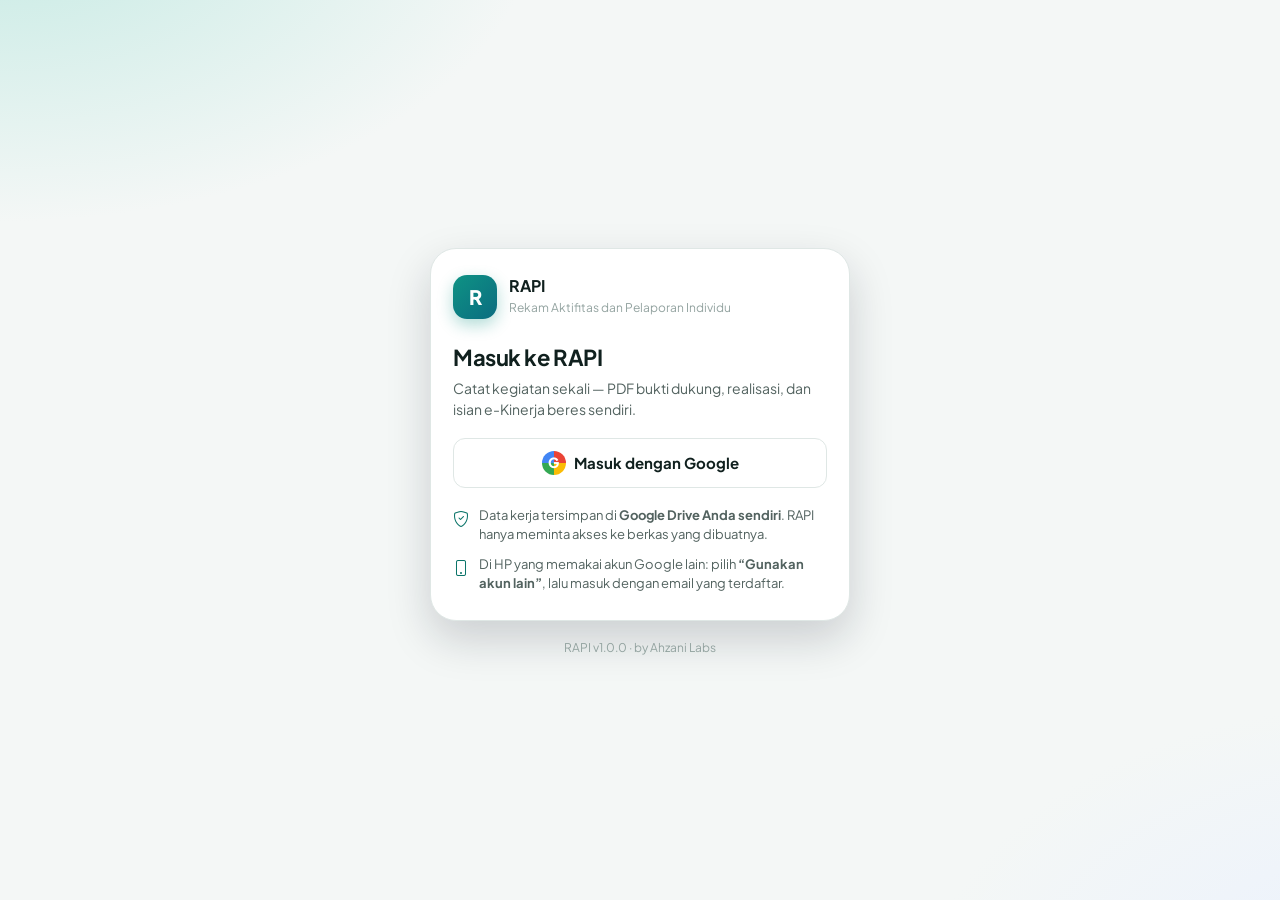
==== index.html @ aa37f503 "RAPI v1.0.0 — aplikasi, admin, dan ekstensi (tanpa backend) Backend lisensi (Kode.gs) sengaja tidak " ====
<!DOCTYPE html>
<html lang="id" data-theme="light">
<head>
  <meta charset="UTF-8">
  <meta name="viewport" content="width=device-width, initial-scale=1, viewport-fit=cover">
  <meta name="theme-color" content="#F4F7F6">
  <meta name="rapi-app" content="1">
  <meta name="description" content="RAPI — Rekam Aktifitas dan Pelaporan Individu · by Ahzani Labs">
  <title>RAPI — Rekam Aktifitas dan Pelaporan Individu</title>
  <link rel="icon" href="data:image/svg+xml,%3Csvg xmlns='http://www.w3.org/2000/svg' viewBox='0 0 64 64'%3E%3Crect width='64' height='64' rx='16' fill='%230E9384'/%3E%3Ctext x='32' y='44' font-family='Arial' font-weight='700' font-size='34' fill='white' text-anchor='middle'%3ER%3C/text%3E%3C/svg%3E">
  <link rel="preconnect" href="https://fonts.googleapis.com">
  <link rel="preconnect" href="https://fonts.gstatic.com" crossorigin>
  <link rel="preconnect" href="https://cdn.jsdelivr.net" crossorigin>
  <link rel="preconnect" href="https://www.googleapis.com" crossorigin>
  <link rel="preconnect" href="https://script.google.com" crossorigin>
  <link href="https://fonts.googleapis.com/css2?family=Plus+Jakarta+Sans:wght@400;500;600;700;800&display=swap" rel="stylesheet">
  <link href="https://cdn.jsdelivr.net/npm/bootstrap-icons@1.11.3/font/bootstrap-icons.min.css" rel="stylesheet">
  <link href="css/style.css" rel="stylesheet">
  <script src="https://accounts.google.com/gsi/client" async defer></script>
</head>
<body>

  <!-- Layar masuk (render oleh JS) -->
  <div id="screen-auth" class="screen">
    <div class="splash"><div class="logo">R</div></div>
  </div>

  <!-- Aplikasi utama -->
  <div id="screen-app" class="screen" hidden>
    <aside id="nav-side" aria-label="Navigasi utama"></aside>
    <div id="main">
      <header id="appbar" class="appbar">
        <button id="btnBack" class="icon-btn" data-act="back" aria-label="Kembali" hidden><i class="bi bi-chevron-left"></i></button>
        <h1 id="pageTitle">Beranda</h1>
        <div id="appbarActions" class="appbar-actions"></div>
      </header>
      <main id="view"><div id="banner"></div></main>
    </div>
    <nav id="nav-bottom" aria-label="Navigasi bawah"></nav>
  </div>

  <div id="toasts" aria-live="polite"></div>

  <script src="js/config.js"></script>
  <script src="js/drive.js"></script>
  <script src="js/voice.js"></script>
  <script src="js/pdf.js"></script>
  <script src="js/app.js"></script>
</body>
</html>
---- css/style.css ----
/* ============================================================
   RAPI — css/style.css · Rekam Aktifitas dan Pelaporan Individu · by Ahzani Labs
   Mobile-first → split (≥768px) → desktop (≥1180px)
   ============================================================ */
:root{
  --bg:#F4F7F6; --surface:#FFFFFF; --surface-2:#EEF3F2; --line:#DFE7E5;
  --text:#10201E; --text-2:#52625F; --text-3:#93A3A0;
  --brand:#0E9384; --brand-600:#0B7469; --brand-50:#E7F6F3; --brand-100:#C4EAE3; --brand-2:#0B6C80;
  --ink:#123B38; --ink-fg:#FFFFFF;
  --ok:#12A150; --ok-50:#E6F6EC; --warn:#C98200; --warn-50:#FFF5DB;
  --bad:#E5484D; --bad-50:#FDECEC; --info:#2F6FED; --info-50:#EAF1FE;
  --bar-bg:rgba(244,247,246,.86);
  --r-sm:10px; --r:14px; --r-lg:18px; --r-xl:26px;
  --sh-1:0 1px 2px rgba(16,24,40,.05);
  --sh-2:0 6px 18px rgba(16,24,40,.08);
  --sh-3:0 18px 44px rgba(16,24,40,.18);
  --safe-b:env(safe-area-inset-bottom,0px);
  --nav-h:64px; --bar-h:58px;
  color-scheme:light;
}
[data-theme="dark"]{
  --bg:#0C1416; --surface:#131E21; --surface-2:#1B2A2E; --line:#263A3F;
  --text:#E9F2F0; --text-2:#A2B5B1; --text-3:#6C807C;
  --brand:#21B3A1; --brand-600:#3CCAB7; --brand-50:#0F2A27; --brand-100:#15403A; --ink:#E9F2F0; --ink-fg:#0C1416;
  --ok-50:#0F2B1D; --warn-50:#2F2511; --bad-50:#351719; --info-50:#14223F;
  --bar-bg:rgba(12,20,22,.86);
  --sh-1:0 1px 2px rgba(0,0,0,.3); --sh-2:0 6px 18px rgba(0,0,0,.35); --sh-3:0 18px 44px rgba(0,0,0,.55);
  color-scheme:dark;
}

/* ── Base ─────────────────────────────────────────────── */
*,*::before,*::after{box-sizing:border-box}
html{-webkit-text-size-adjust:100%}
body{margin:0;font-family:'Plus Jakarta Sans',system-ui,-apple-system,'Segoe UI',Roboto,sans-serif;font-size:15px;line-height:1.5;
  background:var(--bg);color:var(--text);-webkit-font-smoothing:antialiased;-webkit-tap-highlight-color:transparent;overflow-x:hidden}
button,input,select,textarea{font:inherit;color:inherit}
button{cursor:pointer}
a{color:var(--brand-600);text-decoration:none}
[hidden]{display:none!important}
h1,h2,h3{letter-spacing:-.02em}
.muted{color:var(--text-2)} .small{font-size:12.5px} .center{text-align:center}
.m0{margin:0} .mt{margin-top:14px} .mt-s{margin-top:8px} .mb{margin-bottom:14px} .pad{padding:32px 0}
.grow{flex:1;min-width:0}
.row{display:flex;align-items:center} .gap{gap:12px}
.row-between{display:flex;align-items:flex-start;justify-content:space-between;gap:12px}
.trunc{overflow:hidden;text-overflow:ellipsis;white-space:nowrap}
.h3{margin:0;font-size:17px;font-weight:700;line-height:1.35}
.req{color:var(--bad)}
@keyframes fade{from{opacity:0;transform:translateY(4px)}to{opacity:1;transform:none}}
@keyframes up{from{opacity:0;transform:translateY(10px)}to{opacity:1;transform:none}}
@keyframes spin{to{transform:rotate(360deg)}}
@keyframes shake{10%,90%{transform:translateX(-2px)}20%,80%{transform:translateX(4px)}30%,50%,70%{transform:translateX(-8px)}40%,60%{transform:translateX(8px)}}

/* ── Splash & Auth ────────────────────────────────────── */
.splash{min-height:100dvh;display:grid;place-items:center}
.auth{min-height:100vh;min-height:100dvh;display:flex;flex-direction:column;align-items:center;justify-content:center;
  padding:28px 16px calc(24px + var(--safe-b));
  background:radial-gradient(900px 520px at 0% -10%,var(--brand-100),transparent 60%),
             radial-gradient(800px 480px at 110% 110%,var(--info-50),transparent 60%),var(--bg)}
.auth-card{width:100%;max-width:420px;background:var(--surface);border:1px solid var(--line);border-radius:var(--r-xl);
  box-shadow:var(--sh-3);padding:26px 22px;animation:up .25s ease}
.auth-card.wide{max-width:560px}
.auth h2{margin:0 0 4px;font-size:22px}
.auth .sub{margin:0 0 18px;color:var(--text-2);font-size:14px}
.auth-foot{margin-top:18px;font-size:12px;color:var(--text-3)}
.brand-lock{display:flex;align-items:center;gap:12px;margin-bottom:22px}
.brand-lock b{display:block;font-size:16px;line-height:1.2}
.brand-lock small{color:var(--text-3);font-size:12px}
.logo{width:44px;height:44px;border-radius:14px;flex-shrink:0;display:grid;place-items:center;
  background:linear-gradient(135deg,var(--brand),var(--brand-2));color:#fff;font-weight:800;letter-spacing:-.5px;
  box-shadow:0 6px 16px rgba(14,147,132,.32)}
.logo.sm{width:38px;height:38px;border-radius:12px;font-size:14px}
.form-sec{font-size:11.5px;font-weight:800;letter-spacing:.08em;text-transform:uppercase;color:var(--brand-600);margin:18px 0 10px}
.form-sec:first-of-type{margin-top:4px}
.hint{font-size:12px;color:var(--text-3);margin-top:6px}
.link-btn{border:none;background:none;color:var(--brand-600);font-weight:700;font-size:13px;padding:4px 0}
.auth .link-btn{display:block;margin:14px auto 0}

/* ── Shell ────────────────────────────────────────────── */
#screen-app{display:flex;min-height:100vh;min-height:100dvh}
#nav-side{display:none}
#main{flex:1;min-width:0;display:flex;flex-direction:column}
.appbar{position:sticky;top:0;z-index:40;height:var(--bar-h);display:flex;align-items:center;gap:6px;padding:0 12px 0 16px;
  background:var(--bar-bg);-webkit-backdrop-filter:saturate(1.5) blur(14px);backdrop-filter:saturate(1.5) blur(14px);
  border-bottom:1px solid transparent;transition:border-color .2s}
.appbar.scrolled{border-bottom-color:var(--line)}
.appbar h1{flex:1;margin:0;font-size:19px;font-weight:800;white-space:nowrap;overflow:hidden;text-overflow:ellipsis}
#btnBack{margin-left:-8px}
.appbar-actions{display:flex;gap:6px;align-items:center}
.icon-btn{width:40px;height:40px;border-radius:12px;border:none;background:transparent;display:inline-grid;place-items:center;font-size:19px;color:var(--text);flex-shrink:0}
.icon-btn:hover{background:var(--surface-2)}
.icon-btn.sm{width:34px;height:34px;font-size:15px;border-radius:10px}
#view{flex:1;width:100%;max-width:1240px;margin:0 auto;padding:6px 16px calc(var(--nav-h) + 30px + var(--safe-b))}
.page{display:none} .page.on{display:block;animation:fade .18s ease}

/* Bottom nav (mobile) */
#nav-bottom{position:fixed;left:0;right:0;bottom:0;z-index:50;height:calc(var(--nav-h) + var(--safe-b));padding-bottom:var(--safe-b);
  background:var(--surface);border-top:1px solid var(--line);display:grid;grid-template-columns:repeat(5,1fr);align-items:center}
.nb{display:flex;flex-direction:column;align-items:center;gap:1px;border:none;background:none;font-size:10.5px;font-weight:700;color:var(--text-3);padding:6px 0}
.nb i{font-size:21px;line-height:1.2}
.nb.on{color:var(--brand-600)}
.nb-wrap{display:flex;justify-content:center}
.nb-fab{width:54px;height:54px;border-radius:18px;border:none;color:#fff;font-size:24px;transform:translateY(-12px);
  background:linear-gradient(135deg,var(--brand),var(--brand-2));box-shadow:0 10px 22px rgba(14,147,132,.4);transition:transform .1s}
.nb-fab:active{transform:translateY(-12px) scale(.94)}

/* ── Typography blocks ────────────────────────────────── */
.hello{display:flex;align-items:center;justify-content:space-between;gap:12px;margin:6px 0 16px}
.hello h2{margin:0;font-size:23px;line-height:1.2}
.sec-title{display:flex;align-items:center;justify-content:space-between;margin:22px 2px 10px;font-size:12px;font-weight:800;color:var(--text-2);text-transform:uppercase;letter-spacing:.07em}
.sec-title:first-child{margin-top:4px}
.sec-title .link-btn{text-transform:none;letter-spacing:0}
.list-meta{font-size:12px;color:var(--text-3);margin:2px 2px 8px}
.foot-brand{text-align:center;font-size:12px;color:var(--text-3);margin:22px 0 8px}

/* ── Cards & stats ────────────────────────────────────── */
.card{background:var(--surface);border:1px solid var(--line);border-radius:var(--r-lg);box-shadow:var(--sh-1)}
.card-pad{padding:16px}
.grid{display:grid;gap:10px}
.g4{grid-template-columns:repeat(2,1fr)}
.g-md-2{grid-template-columns:1fr}
.stat{display:flex;align-items:center;gap:12px;padding:12px;border-radius:var(--r);background:var(--surface);border:1px solid var(--line)}
.stat .v{font-size:21px;font-weight:800;line-height:1.1;letter-spacing:-.02em}
.stat .l{font-size:12px;color:var(--text-2)}
.stat-ic,.ic{width:40px;height:40px;border-radius:12px;display:grid;place-items:center;flex-shrink:0;font-size:18px}
.ok{background:var(--ok-50);color:var(--ok)} .warn{background:var(--warn-50);color:var(--warn)}
.bad{background:var(--bad-50);color:var(--bad)} .info{background:var(--info-50);color:var(--info)}
.brand{background:var(--brand-50);color:var(--brand-600)} .muted-bg{background:var(--surface-2);color:var(--text-3)}

.hero{position:relative;overflow:hidden;border-radius:var(--r-xl);padding:18px;display:flex;align-items:center;gap:16px;color:#fff;
  background:linear-gradient(135deg,#0F3532 0%,#145550 100%);box-shadow:var(--sh-2)}
.hero::after{content:'';position:absolute;right:-50px;top:-60px;width:180px;height:180px;border-radius:50%;background:radial-gradient(circle,rgba(94,234,212,.32),transparent 70%)}
.ring{--p:0;width:92px;height:92px;border-radius:50%;flex-shrink:0;display:grid;place-items:center;position:relative;z-index:1;
  background:conic-gradient(#5EEAD4 calc(var(--p) * 1%),rgba(255,255,255,.14) 0)}
.ring b{width:72px;height:72px;border-radius:50%;background:#123F3B;display:flex;align-items:baseline;justify-content:center;padding-top:22px;font-size:22px;font-weight:800;line-height:1}
.ring b small{font-size:12px;font-weight:700;opacity:.8;margin-left:1px}
.hero-t{display:flex;flex-direction:column;gap:2px;position:relative;z-index:1;min-width:0}
.hero-l{font-size:12px;opacity:.75;font-weight:600}
.hero-v{font-size:18px;font-weight:800}
.hero-s{font-size:12.5px;opacity:.85}

.bar{display:block;height:8px;border-radius:99px;background:var(--surface-2);overflow:hidden}
.bar>i{display:block;height:100%;border-radius:inherit;background:var(--brand);transition:width .5s ease}
.bar>i.ok{background:var(--ok)} .bar>i.warn{background:var(--warn)} .bar>i.bad{background:var(--bad)}

.twc-wrap{display:grid;grid-template-columns:repeat(4,1fr);gap:8px}
.twc{display:flex;flex-direction:column;align-items:center;gap:6px}
.twc-v{font-size:12px;font-weight:700;color:var(--text-2)}
.twc-bar{position:relative;height:110px;width:100%;max-width:48px}
.twc-bar .tg{position:absolute;bottom:0;left:0;right:0;background:var(--surface-2);border-radius:12px}
.twc-bar .rl{position:absolute;bottom:0;left:6px;right:6px;border-radius:9px;background:linear-gradient(180deg,var(--brand),var(--brand-2));transition:height .5s}
.twc-l{font-size:12px;font-weight:700;color:var(--text-3)}
.twc.now .twc-l{color:var(--brand-600)}
.legend{display:flex;gap:14px;justify-content:center;margin-top:10px;font-size:11.5px;color:var(--text-2)}
.legend i{display:inline-block;width:10px;height:10px;border-radius:3px;margin-right:5px;vertical-align:-1px}

.prog{padding:12px 14px;border-top:1px solid var(--line)}
.prog:first-child{border-top:none}
.prog-h{display:flex;justify-content:space-between;gap:10px;font-size:13.5px;margin-bottom:6px}
.prog-h .t{font-weight:600;overflow:hidden;text-overflow:ellipsis;display:-webkit-box;-webkit-line-clamp:2;-webkit-box-orient:vertical}
.prog-h .v{font-weight:800;white-space:nowrap}
.prog-m{display:flex;justify-content:space-between;align-items:center;margin-top:6px;font-size:12px;color:var(--text-2)}

/* ── Avatars & tags ───────────────────────────────────── */
.avatar{width:40px;height:40px;border-radius:50%;flex-shrink:0;display:grid;place-items:center;font-weight:800;font-size:14px;
  background:linear-gradient(135deg,var(--brand-100),var(--brand-50));color:var(--brand-600)}
.avatar.lg{width:52px;height:52px;font-size:17px}
.avatar.xl{width:64px;height:64px;font-size:21px}
.tag{display:inline-flex;align-items:center;gap:4px;padding:2px 8px;border-radius:99px;font-size:11px;font-weight:700;white-space:nowrap;line-height:1.6}
.tag.muted{background:var(--surface-2);color:var(--text-2)}

/* ── Lists ────────────────────────────────────────────── */
.list{display:flex;flex-direction:column;gap:8px}
.item{display:flex;gap:12px;align-items:flex-start;width:100%;padding:13px;background:var(--surface);border:1px solid var(--line);
  border-radius:var(--r);text-align:left;transition:border-color .15s,box-shadow .15s}
button.item:hover{border-color:var(--brand-100);box-shadow:var(--sh-2)}
.item.on{border-color:var(--brand);box-shadow:0 0 0 3px var(--brand-50)}
.item .body{flex:1;min-width:0;display:block}
.item .t{display:-webkit-box;-webkit-line-clamp:2;-webkit-box-orient:vertical;overflow:hidden;font-weight:650;font-weight:600;font-size:14.5px;line-height:1.35}
.item .m{display:flex;flex-wrap:wrap;align-items:center;gap:4px 10px;margin-top:5px;font-size:12px;color:var(--text-2)}
.item .bar{margin-top:8px}
.item>.bi-chevron-right{align-self:center}
.tw-mini{display:flex;gap:10px;margin-top:6px;font-size:11.5px;color:var(--text-3)}
.tw-mini b{color:var(--text)}

.chips{display:flex;gap:6px;overflow-x:auto;padding:2px 1px;scrollbar-width:none;margin:10px 0 0}
.chips::-webkit-scrollbar{display:none}
.chip{flex-shrink:0;display:inline-flex;align-items:center;gap:6px;padding:7px 13px;border-radius:99px;border:1px solid var(--line);background:var(--surface);
  font-size:13px;font-weight:700;color:var(--text-2);white-space:nowrap;transition:.15s}
.chip.on{background:var(--ink);border-color:var(--ink);color:var(--ink-fg)}
.chip-sm{padding:6px 11px;font-size:12.5px}

.seg{display:flex;background:var(--surface-2);border-radius:12px;padding:4px;gap:4px}
.seg button{flex:1;border:none;background:transparent;border-radius:9px;padding:8px 6px;font-weight:700;font-size:13.5px;color:var(--text-2);transition:.15s}
.seg button.on{background:var(--surface);color:var(--text);box-shadow:var(--sh-1)}

.placeholder{display:flex;flex-direction:column;align-items:center;justify-content:center;gap:8px;min-height:260px;color:var(--text-3);text-align:center;
  border:1.5px dashed var(--line);border-radius:var(--r-lg)}
.placeholder i{font-size:32px}
.empty{display:flex;flex-direction:column;align-items:center;text-align:center;gap:6px;padding:30px 16px;color:var(--text-2)}
.empty .ic{width:56px;height:56px;border-radius:18px;font-size:24px;margin-bottom:4px}
.empty b{color:var(--text);font-size:15px}
.empty p{margin:0;font-size:13px}
.empty .btn{margin-top:8px}

.note{display:flex;gap:10px;padding:12px 14px;border-radius:var(--r);background:var(--info-50);color:var(--text);font-size:13px;line-height:1.5}
.note>i{color:var(--info);font-size:16px;margin-top:1px}
.note.warn{background:var(--warn-50)} .note.warn>i{color:var(--warn)}

/* ── Forms ────────────────────────────────────────────── */
.field{margin-bottom:14px}
.field>label{display:block;font-size:13px;font-weight:700;color:var(--text-2);margin-bottom:6px}
.inp{display:block;width:100%;min-height:46px;padding:11px 14px;border:1.5px solid var(--line);border-radius:12px;background:var(--surface);
  outline:none;font-size:16px;transition:border-color .15s,box-shadow .15s}
.inp:focus{border-color:var(--brand);box-shadow:0 0 0 4px var(--brand-50)}
.inp::placeholder{color:var(--text-3)}
textarea.inp{min-height:92px;resize:vertical;line-height:1.5}
select.inp{-webkit-appearance:none;appearance:none;padding-right:38px;
  background-image:url("data:image/svg+xml,%3Csvg xmlns='http://www.w3.org/2000/svg' width='12' height='12' viewBox='0 0 16 16'%3E%3Cpath fill='%2398A1B0' d='M1.6 5.1a.8.8 0 0 1 1.1 0L8 10.3l5.3-5.2a.8.8 0 1 1 1.1 1.1l-5.8 5.8a.8.8 0 0 1-1.1 0L1.6 6.2a.8.8 0 0 1 0-1.1z'/%3E%3C/svg%3E");
  background-repeat:no-repeat;background-position:right 14px center}
.inp-sm{min-height:36px;padding:6px 32px 6px 10px;font-size:13px;border-radius:10px;background-position:right 10px center}
.row2{display:grid;grid-template-columns:1fr 1fr;gap:12px}
.tw-inputs{display:grid;grid-template-columns:repeat(4,1fr);gap:8px}
.tw-inputs label{font-size:11.5px;font-weight:700;color:var(--text-3);display:block;margin-bottom:4px;text-align:center}
.tw-inputs .inp{text-align:center;padding:10px 6px}
.search{position:relative}
.search>i{position:absolute;left:14px;top:50%;transform:translateY(-50%);color:var(--text-3)}
.search .inp{padding-left:40px}
.pw-wrap{position:relative} .pw-wrap .inp{padding-right:46px}
.pw-wrap .icon-btn{position:absolute;right:3px;top:3px}

/* ── Buttons ──────────────────────────────────────────── */
.btn{display:inline-flex;align-items:center;justify-content:center;gap:8px;min-height:46px;padding:10px 18px;border-radius:12px;border:1.5px solid transparent;
  font-weight:700;font-size:14.5px;white-space:nowrap;transition:transform .08s,background .15s,opacity .15s;text-decoration:none;line-height:1.2}
.btn:active{transform:scale(.98)}
.btn:disabled{opacity:.55;cursor:not-allowed}
.btn-pri{background:var(--brand);color:#fff} .btn-pri:hover{background:var(--brand-600)}
.btn-ink{background:var(--ink);color:var(--ink-fg)}
.btn-soft{background:var(--brand-50);color:var(--brand-600)} .btn-soft:hover{background:var(--brand-100)}
.btn-ghost{background:var(--surface);border-color:var(--line);color:var(--text)} .btn-ghost:hover{background:var(--surface-2)}
.btn-bad{background:var(--bad-50);color:var(--bad)}
.btn-danger{background:var(--bad);color:#fff}
.btn-sm{min-height:36px;padding:7px 12px;font-size:13px;border-radius:10px;gap:6px}
.btn-block{width:100%}
.btn-row{display:flex;flex-wrap:wrap;gap:8px}
.spinner{width:28px;height:28px;border-radius:50%;border:3px solid var(--brand-100);border-top-color:var(--brand);animation:spin .7s linear infinite;margin:0 auto}
.btn .spin{width:16px;height:16px;border-radius:50%;border:2px solid rgba(255,255,255,.35);border-top-color:currentColor;animation:spin .7s linear infinite}

/* ── Detail & copy ────────────────────────────────────── */
.detail-head .tags{display:flex;flex-wrap:wrap;gap:6px;margin-bottom:10px}
.detail-head h3{margin:0 0 4px;font-size:18px;line-height:1.35}
.kv{margin:14px 0 0;display:grid;gap:12px}
.kv dt{font-size:11.5px;font-weight:800;color:var(--text-3);text-transform:uppercase;letter-spacing:.06em}
.kv dd{margin:2px 0 0;font-size:14.5px;white-space:pre-wrap;word-break:break-word}
.linkbox{display:flex;align-items:center;gap:10px;margin-top:14px;padding:10px 12px;border-radius:12px;background:var(--surface-2)}
.linkbox>i{font-size:18px;color:var(--brand-600)}
.linkbox .k{font-size:11px;font-weight:800;color:var(--text-3);text-transform:uppercase;letter-spacing:.05em}
.linkbox .v{font-size:13px}
.actions{margin-top:16px;padding-top:14px;border-top:1px solid var(--line)}
.copy-row{display:flex;align-items:flex-start;gap:10px;padding:10px 0;border-top:1px dashed var(--line)}
.copy-row:first-of-type{border-top:none}
.copy-row .k{font-size:11px;font-weight:800;color:var(--text-3);text-transform:uppercase;letter-spacing:.05em}
.copy-row .v{font-size:14px;word-break:break-word}
.copy-btn{flex-shrink:0;display:inline-flex;align-items:center;gap:5px;padding:7px 11px;border-radius:10px;border:none;
  background:var(--brand-50);color:var(--brand-600);font-weight:700;font-size:12.5px;transition:.15s}
.copy-btn:hover{background:var(--brand-100)}
.copy-btn.done{background:var(--ok);color:#fff}
.tw-grid{display:grid;grid-template-columns:repeat(4,1fr);gap:8px;margin-top:12px}
.tw-cell{text-align:center;padding:10px 4px;border-radius:12px;background:var(--surface-2)}
.tw-cell small{display:block;font-size:11px;font-weight:800;color:var(--text-3)}
.tw-cell b{display:block;font-size:19px;line-height:1.3}
.tw-cell span{font-size:11.5px;color:var(--text-2)}
.tw-cell.met{background:var(--ok-50)} .tw-cell.met b{color:var(--ok)}
.big{font-size:24px;font-weight:800;letter-spacing:-.02em}
details.more{margin-top:12px}
details.more summary{cursor:pointer;list-style:none;font-size:13px;font-weight:700;color:var(--brand-600)}
details.more summary::-webkit-details-marker{display:none}
.mini-row{display:flex;align-items:center;gap:10px;padding:9px 0;border-top:1px solid var(--line);font-size:13px}

/* ── Photos ───────────────────────────────────────────── */
.photos{display:grid;grid-template-columns:repeat(2,1fr);gap:10px;margin-top:12px}
.photos.sm{grid-template-columns:repeat(4,1fr);gap:6px}
.ph{position:relative;aspect-ratio:1;border-radius:14px;overflow:hidden;background:var(--surface-2)}
.ph img{width:100%;height:100%;object-fit:cover;display:block}
.ph .n{position:absolute;left:6px;bottom:6px;min-width:22px;height:22px;border-radius:7px;background:rgba(0,0,0,.55);color:#fff;font-size:11px;font-weight:800;display:grid;place-items:center}
.ph button{position:absolute;top:6px;right:6px;width:30px;height:30px;border-radius:50%;border:none;background:rgba(0,0,0,.55);color:#fff;display:grid;place-items:center}
.ph-add{aspect-ratio:1;border-radius:14px;border:2px dashed var(--line);display:flex;flex-direction:column;align-items:center;justify-content:center;gap:4px;
  color:var(--text-2);font-size:12.5px;font-weight:700;cursor:pointer;transition:.15s}
.ph-add:hover{border-color:var(--brand);color:var(--brand-600);background:var(--brand-50)}
.ph-add i{font-size:24px}

/* ── Stepper form ─────────────────────────────────────── */
.form-wrap{max-width:720px;margin:0 auto}
.steps{display:flex;gap:6px;margin:4px 0 14px}
.step{flex:1;display:flex;flex-direction:column;gap:6px;font-size:12px;font-weight:700;color:var(--text-3)}
.step::before{content:'';height:4px;border-radius:9px;background:var(--line)}
.step.on{color:var(--brand-600)} .step.on::before,.step.done::before{background:var(--brand)}
.form-actions{display:flex;gap:10px;margin-top:14px}
.form-actions .btn:last-child{flex:1}

/* ── Option list & menu ───────────────────────────────── */
.opt-list{display:flex;flex-direction:column;gap:8px}
.opt{display:flex;align-items:center;gap:14px;padding:14px;border-radius:var(--r);border:1px solid var(--line);background:var(--surface);text-align:left;width:100%}
.opt:hover{border-color:var(--brand)}
.opt b{display:block;font-size:15px}
.opt small{display:block;color:var(--text-2);font-size:12.5px}
.opt>span:nth-child(2){flex:1}
.menu{overflow:hidden}
.mi{display:flex;align-items:center;gap:14px;width:100%;padding:13px 16px;border:none;border-top:1px solid var(--line);background:var(--surface);text-align:left}
.mi:first-child{border-top:none}
button.mi:hover{background:var(--surface-2)}
.mi b{display:block;font-size:14.5px;font-weight:650;font-weight:600}
.mi small{display:block;font-size:12px;color:var(--text-2)}
.mi-ic{width:36px;height:36px;border-radius:11px;background:var(--surface-2);display:grid;place-items:center;font-size:17px;flex-shrink:0}
.mi.mi-danger b,.mi.mi-danger .mi-ic{color:var(--bad)}
.profile{display:flex;align-items:center;gap:16px}

/* Switch */
.sw{position:relative;width:46px;height:28px;flex-shrink:0;display:inline-block}
.sw input{opacity:0;width:0;height:0;position:absolute}
.sw span{position:absolute;inset:0;border-radius:99px;background:var(--line);transition:.2s;cursor:pointer}
.sw span::before{content:'';position:absolute;width:22px;height:22px;left:3px;top:3px;border-radius:50%;background:#fff;box-shadow:0 1px 3px rgba(0,0,0,.25);transition:.2s}
.sw input:checked+span{background:var(--ok)}
.sw input:checked+span::before{transform:translateX(18px)}

/* ── Sheet / modal ────────────────────────────────────── */
.backdrop{position:fixed;inset:0;z-index:90;background:rgba(10,14,25,.5);opacity:0;transition:opacity .22s}
.backdrop.on{opacity:1}
.sheet{position:fixed;left:0;right:0;bottom:0;z-index:91;display:flex;flex-direction:column;max-height:92dvh;background:var(--surface);
  border-radius:24px 24px 0 0;padding-bottom:var(--safe-b);transform:translateY(100%);transition:transform .28s cubic-bezier(.2,.8,.2,1);box-shadow:var(--sh-3)}
.sheet.on{transform:none}
.sheet-grab{width:40px;height:5px;border-radius:9px;background:var(--line);margin:8px auto 0;flex-shrink:0}
.sheet-head{display:flex;align-items:center;gap:8px;padding:8px 10px 6px 20px;flex-shrink:0}
.sheet-head h3{flex:1;margin:0;font-size:17px}
.sheet-body{padding:6px 20px 16px;overflow:auto;-webkit-overflow-scrolling:touch}
.sheet-foot{display:flex;gap:10px;padding:12px 20px;border-top:1px solid var(--line);flex-shrink:0}
.sheet-foot .btn{flex:1}
.sheet-foot .btn-bad{flex:0 0 auto}
.pv{position:relative;height:70dvh;border-radius:12px;overflow:hidden;background:var(--surface-2)}
.pv iframe{position:absolute;inset:0;width:100%;height:100%;border:0}

/* Busy & toast */
#busy{position:fixed;inset:0;z-index:120;display:none;align-items:center;justify-content:center;background:rgba(10,14,25,.45);padding:20px}
#busy.on{display:flex}
.busy-card{background:var(--surface);border-radius:20px;padding:24px 26px;min-width:240px;max-width:320px;text-align:center;box-shadow:var(--sh-3);animation:up .2s}
#busyMsg{margin-top:14px;font-weight:700;font-size:14px}
#toasts{position:fixed;left:12px;right:12px;bottom:calc(var(--nav-h) + 16px + var(--safe-b));z-index:130;display:flex;flex-direction:column;align-items:center;gap:8px;pointer-events:none}
.toast{pointer-events:auto;width:100%;max-width:440px;display:flex;align-items:center;gap:10px;padding:12px 14px;border-radius:14px;
  background:#123B38;color:#fff;box-shadow:var(--sh-3);font-size:14px;font-weight:600;animation:up .22s ease;transition:opacity .25s,transform .25s}
.toast i{font-size:17px;color:#7CE0A3}
.toast.bad{background:#B42318} .toast.bad i{color:#fff}
.toast.warn{background:#7A4B00} .toast.warn i{color:#FFD58A}

/* ── Split (list ⇆ detail) ────────────────────────────── */
.split .pane-detail{display:none}
.split.show-detail .pane-list{display:none}
.split.show-detail .pane-detail{display:block;animation:fade .18s}
.only-mobile{display:block}

/* ============================================================
   ≥560px — kartu lebih lega
   ============================================================ */
@media (min-width:560px){
  .photos{grid-template-columns:repeat(4,1fr)}
  .g4{grid-template-columns:repeat(4,1fr)}
}

/* ============================================================
   ≥768px — SPLIT: nav rail + list/detail berdampingan
   ============================================================ */
@media (min-width:768px){
  #nav-bottom{display:none}
  #toasts{left:auto;right:24px;bottom:24px;align-items:flex-end}
  #nav-side{display:flex;flex-direction:column;gap:4px;position:sticky;top:0;height:100vh;height:100dvh;width:92px;flex-shrink:0;
    background:var(--surface);border-right:1px solid var(--line);padding:14px 10px;overflow-y:auto}
  .side-brand{display:flex;align-items:center;justify-content:center;gap:10px;margin-bottom:10px}
  .side-brand .t{display:none}
  .side-new{display:flex;flex-direction:column;align-items:center;gap:2px;padding:10px 4px;margin-bottom:8px;border:none;border-radius:16px;
    background:linear-gradient(135deg,var(--brand),var(--brand-2));color:#fff;font-weight:700;font-size:11px;box-shadow:0 8px 18px rgba(14,147,132,.28)}
  .side-new i{font-size:20px}
  .side-items{display:flex;flex-direction:column;gap:2px;flex:1}
  .sn{display:flex;flex-direction:column;align-items:center;gap:2px;padding:9px 4px;border:none;border-radius:14px;background:none;
    color:var(--text-2);font-size:10.5px;font-weight:700;text-align:center;transition:.15s}
  .sn i{font-size:20px}
  .sn .l{display:none}
  .sn:hover{background:var(--surface-2)}
  .sn.on{background:var(--brand-50);color:var(--brand-600)}
  .side-sec{height:1px;background:var(--line);margin:8px 6px;font-size:0}
  .side-user{display:flex;align-items:center;justify-content:center;gap:10px;width:100%;padding:8px 4px;border:none;border-radius:14px;background:none;text-align:left}
  .side-user:hover,.side-user.on{background:var(--surface-2)}
  .side-user .t{display:none}
  #view{padding:8px 24px 40px}
  .appbar{padding:0 24px}
  .split{display:grid;grid-template-columns:minmax(290px,360px) minmax(0,1fr);gap:18px;align-items:start}
  .split .pane-list,.split.show-detail .pane-list{display:block}
  .split .pane-detail,.split.show-detail .pane-detail{display:block;position:sticky;top:calc(var(--bar-h) + 8px);max-height:calc(100dvh - var(--bar-h) - 24px);overflow:auto;padding-bottom:16px;scrollbar-width:thin}
  .only-mobile{display:none}
  .g-md-2{grid-template-columns:repeat(2,minmax(0,1fr))}
  .sheet{left:50%;right:auto;bottom:auto;top:50%;width:min(560px,92vw);border-radius:24px;max-height:88dvh;
    transform:translate(-50%,-47%) scale(.98);opacity:0;transition:transform .22s ease,opacity .22s ease;padding-bottom:0}
  .sheet.on{transform:translate(-50%,-50%);opacity:1}
  .sheet.wide{width:min(960px,94vw)}
  .sheet-grab{display:none}
  .sheet-head{padding-top:14px}
  .hero{padding:22px}
  .dash{display:grid;grid-template-columns:minmax(0,1.25fr) minmax(0,1fr);gap:22px;align-items:start}
  .dash-side .sec-title:first-child{margin-top:4px}
}

/* ============================================================
   ≥1180px — DESKTOP: sidebar penuh berlabel
   ============================================================ */
@media (min-width:1180px){
  #nav-side{width:264px;padding:18px 14px}
  .side-brand{justify-content:flex-start;padding:2px 6px 10px}
  .side-brand .t{display:block}
  .side-brand b{display:block;font-size:15px;line-height:1.2}
  .side-brand small{font-size:12px;color:var(--text-3)}
  .side-new{flex-direction:row;justify-content:center;gap:8px;font-size:14px;padding:12px}
  .side-new i{font-size:18px}
  .sn{flex-direction:row;gap:12px;padding:10px 12px;font-size:14px;text-align:left}
  .sn i{font-size:18px;width:20px}
  .sn .l{display:inline} .sn .s{display:none}
  .side-sec{height:auto;background:none;margin:16px 12px 6px;font-size:11px;font-weight:800;letter-spacing:.08em;text-transform:uppercase;color:var(--text-3)}
  .side-user{justify-content:flex-start;padding:10px}
  .side-user .t{display:block;min-width:0}
  .side-user b{display:block;font-size:13.5px;white-space:nowrap;overflow:hidden;text-overflow:ellipsis}
  .side-user small{display:block;font-size:12px;color:var(--text-3);white-space:nowrap;overflow:hidden;text-overflow:ellipsis}
  #view{padding:8px 32px 48px}
  .appbar{padding:0 32px}
  .split{grid-template-columns:minmax(320px,420px) minmax(0,1fr);gap:24px}
}

@media (prefers-reduced-motion:reduce){*{animation:none!important;transition:none!important}}
@media print{#nav-side,#nav-bottom,.appbar,#toasts{display:none!important}}

/* ============================================================
   Isian e-Kinerja klik-salin, sidebar
   ============================================================ */
/* Isian klik-salin (meniru kolom e-Kinerja) */
.ek-h{display:flex;align-items:center;gap:8px;font-size:12px;font-weight:800;letter-spacing:.06em;text-transform:uppercase;color:var(--text-2);margin-bottom:10px}
.ek-h .tag{margin-left:auto}
.ek-b+.ek-b{margin-top:14px;padding-top:14px;border-top:1px dashed var(--line)}
.ek-n{font-size:12px;color:var(--text-3);margin:0 0 6px 2px}
.cf{display:grid;grid-template-columns:1fr auto;grid-template-areas:"k ic" "v v";align-items:center;gap:4px 10px;width:100%;text-align:left;
  padding:10px 12px;margin-top:8px;border:1.5px solid var(--line);border-radius:12px;background:var(--surface);transition:border-color .15s,background .15s,box-shadow .15s}
.cf:first-of-type{margin-top:0}
button.cf:hover{border-color:var(--brand);background:var(--brand-50)}
button.cf:active{transform:scale(.995)}
.cf-k{grid-area:k;font-size:11px;font-weight:800;letter-spacing:.05em;color:var(--info)}
.cf-v{grid-area:v;font-size:14.5px;font-weight:600;word-break:break-word;line-height:1.4}
.cf-ic{grid-area:ic;display:inline-flex;align-items:center;gap:5px;font-size:12px;font-weight:700;color:var(--brand-600);white-space:nowrap}
.cf.done{border-color:var(--ok);background:var(--ok-50);box-shadow:0 0 0 3px var(--ok-50)}
.cf.done .cf-ic{color:var(--ok)}
.cf-empty{border-style:dashed;background:var(--surface-2)}
.cf-empty .cf-v{font-weight:500;font-size:13px}
.skp-per{justify-content:space-between}
.skp-per .chips{margin:0;flex:1;min-width:0}
.skp-per .icon-btn{flex-shrink:0}

a.item{color:inherit}

/* Sidebar: mode gelap & keluar di bawah nama */
.side-foot{display:none}
@media (min-width:768px){
  .side-foot{display:flex;flex-direction:column;gap:4px;border-top:1px solid var(--line);padding-top:8px;margin-top:6px}
  .side-acts{display:flex;flex-direction:column;gap:2px}
  .side-act{display:flex;flex-direction:column;align-items:center;gap:2px;padding:7px 4px;border:none;border-radius:12px;background:none;color:var(--text-2);font-size:10px;font-weight:700}
  .side-act i{font-size:17px}
  .side-act span{display:none}
  .side-act:hover{background:var(--surface-2);color:var(--text)}
  .side-act[data-act=logout]:hover{color:var(--bad);background:var(--bad-50)}
}
@media (min-width:1180px){
  .side-acts{flex-direction:row;gap:6px;padding:0 4px}
  .side-act{flex:1;flex-direction:row;justify-content:center;gap:6px;padding:8px;font-size:12.5px;border:1px solid var(--line)}
  .side-act i{font-size:15px}
  .side-act span{display:inline;white-space:nowrap}
}

/* ============================================================
   RAPI — tambahan: login Google, lisensi, sinkron, suara
   ============================================================ */
.logo{font-size:20px}
.btn-google{background:var(--surface);border-color:var(--line);color:var(--text);min-height:50px;font-size:15px}
.btn-google:hover{background:var(--surface-2)}
.g-ic{width:24px;height:24px;border-radius:50%;display:grid;place-items:center;font-weight:800;font-size:14px;color:#fff;
  background:conic-gradient(#EA4335 0 25%,#FBBC05 0 50%,#34A853 0 75%,#4285F4 0)}
.auth-points{list-style:none;margin:18px 0 0;padding:0;display:flex;flex-direction:column;gap:10px}
.auth-points li{display:flex;gap:10px;font-size:13px;color:var(--text-2);line-height:1.5}
.auth-points i{color:var(--brand-600);font-size:16px;margin-top:1px;flex-shrink:0}
.auth-points span{flex:1;min-width:0}
.banner{display:flex;gap:10px;align-items:flex-start;margin:4px 0 12px;padding:11px 14px;border-radius:var(--r);font-size:13px;line-height:1.5}
.banner>i{font-size:16px;margin-top:1px}
.banner.bad{background:var(--bad-50);color:var(--text)} .banner.bad>i{color:var(--bad)}
.banner.warn{background:var(--warn-50);color:var(--text)} .banner.warn>i{color:var(--warn)}
.tag.ok,.tag.warn,.tag.bad,.tag.info,.tag.brand{border:none}
.sync{display:inline-flex;align-items:center;gap:6px;padding:6px 10px;border-radius:99px;border:1px solid var(--line);background:var(--surface);font-size:12px;font-weight:700;color:var(--text-2);white-space:nowrap}
.sync i{font-size:14px}
.sync.ok i{color:var(--ok)}
.sync.warn{background:var(--warn-50);color:var(--warn);border-color:transparent}
.sync.busy .spin{width:12px;height:12px;border-radius:50%;border:2px solid var(--brand-100);border-top-color:var(--brand);animation:spin .7s linear infinite}
@media (max-width:420px){.sync span{display:none}.sync.busy .spin{margin:0}}
.quick-voice,.voice-btn{display:flex;align-items:center;gap:14px;width:100%;padding:14px;border-radius:var(--r-lg);border:1.5px solid var(--brand-100);
  background:var(--brand-50);text-align:left;color:var(--text);transition:border-color .15s,transform .08s}
.quick-voice:hover,.voice-btn:hover{border-color:var(--brand)}
.quick-voice:active,.voice-btn:active{transform:scale(.99)}
.quick-voice b,.voice-btn b{display:block;font-size:15px}
.quick-voice small,.voice-btn small{display:block;font-size:12.5px;color:var(--text-2)}
.quick-voice>span:nth-child(2){flex:1;min-width:0}
.qv-ic{width:46px;height:46px;border-radius:50%;flex-shrink:0;display:grid;place-items:center;font-size:20px;color:#fff;
  background:linear-gradient(135deg,var(--brand),var(--brand-2));box-shadow:0 8px 18px rgba(14,147,132,.3)}
.voice-card .hint{margin-top:10px}
.rec-live{display:flex;align-items:center;flex-wrap:wrap;gap:6px 10px}
.rec-dot{width:12px;height:12px;border-radius:50%;background:var(--bad);box-shadow:0 0 0 0 rgba(229,72,77,.6);animation:pulse 1.2s infinite}
@keyframes pulse{70%{box-shadow:0 0 0 12px rgba(229,72,77,0)}100%{box-shadow:0 0 0 0 rgba(229,72,77,0)}}
.rec-text{margin-top:10px;min-height:56px;padding:12px;border-radius:12px;background:var(--surface-2);font-size:15px;line-height:1.55}
.rec-out{margin:8px 0 10px;font-size:15px;line-height:1.55}
.vx{display:grid;grid-template-columns:repeat(2,1fr);gap:8px}
.vx span{display:flex;flex-direction:column;padding:8px 10px;border-radius:10px;font-size:13.5px;font-weight:600}
.vx small{font-size:10.5px;font-weight:800;letter-spacing:.05em;text-transform:uppercase;opacity:.75}
.vx .ok{background:var(--ok-50);color:var(--text)} .vx .ok small{color:var(--ok)}
.vx .need{background:var(--warn-50);color:var(--warn);font-style:italic}
.inp.need{border-color:var(--warn);background:var(--warn-50)}
.inp.need::placeholder{color:var(--warn);font-style:italic}
.link-btn.inl{display:inline-flex;align-items:center;gap:4px;float:right;padding:0;font-size:12.5px}
@media (min-width:560px){.vx{grid-template-columns:repeat(4,1fr)}}
@media (max-width:767px){#view>.page:first-child{scroll-margin-top:0}}
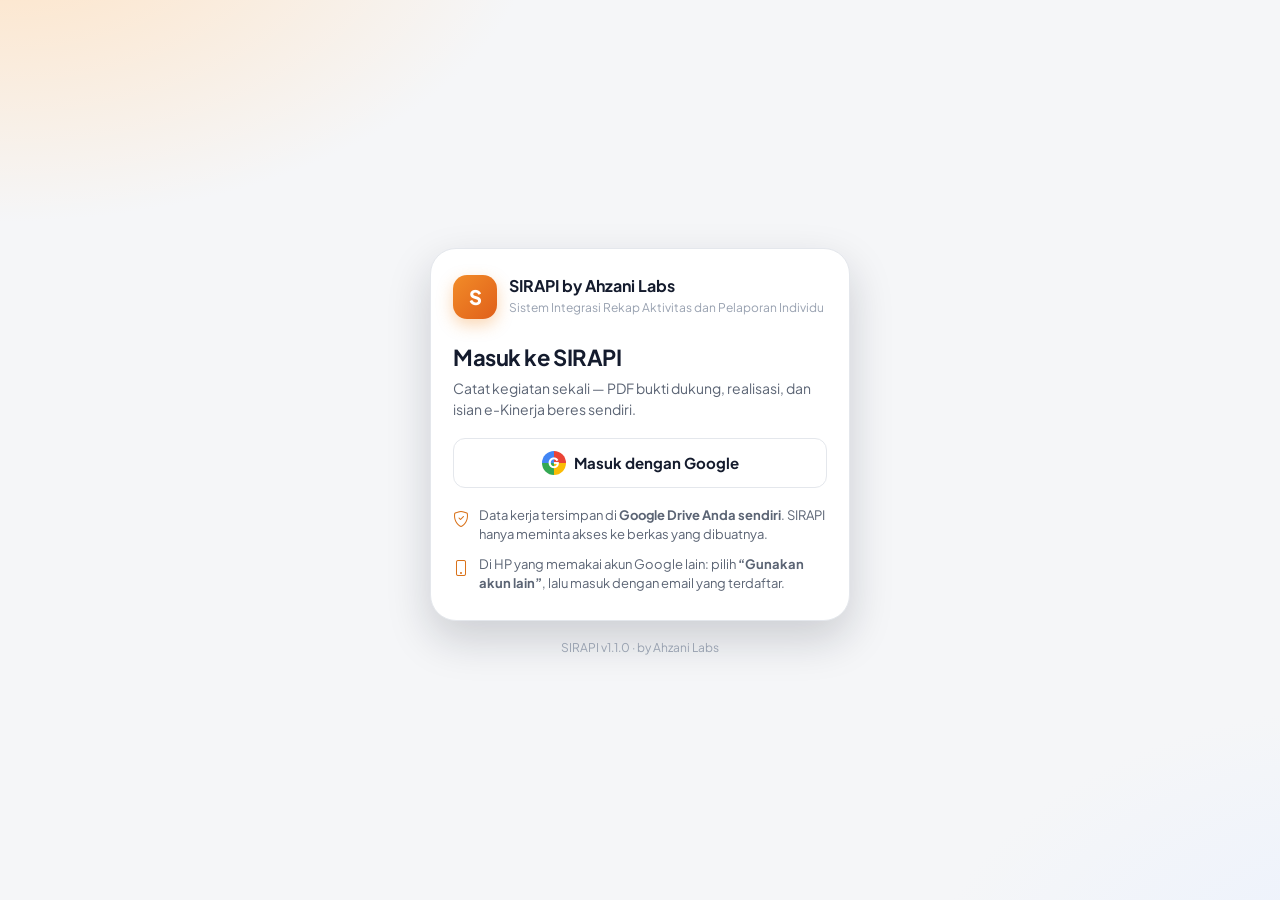
==== commit 0b404457: "SIRAPI v1.1.0 — rebrand, PWA (manifest, service worker, ikon) Sumber: folder "SIRAPI by Ahzani Labs"" ====
--- a/index.html
+++ b/index.html
@@ -3,11 +3,18 @@
 <head>
   <meta charset="UTF-8">
   <meta name="viewport" content="width=device-width, initial-scale=1, viewport-fit=cover">
-  <meta name="theme-color" content="#F4F7F6">
+  <meta name="theme-color" content="#F5F6F8">
   <meta name="rapi-app" content="1">
-  <meta name="description" content="RAPI — Rekam Aktifitas dan Pelaporan Individu · by Ahzani Labs">
-  <title>RAPI — Rekam Aktifitas dan Pelaporan Individu</title>
-  <link rel="icon" href="data:image/svg+xml,%3Csvg xmlns='http://www.w3.org/2000/svg' viewBox='0 0 64 64'%3E%3Crect width='64' height='64' rx='16' fill='%230E9384'/%3E%3Ctext x='32' y='44' font-family='Arial' font-weight='700' font-size='34' fill='white' text-anchor='middle'%3ER%3C/text%3E%3C/svg%3E">
+  <meta name="description" content="SIRAPI — Sistem Integrasi Rekap Aktivitas dan Pelaporan Individu · by Ahzani Labs">
+  <meta name="application-name" content="SIRAPI">
+  <meta name="apple-mobile-web-app-capable" content="yes">
+  <meta name="mobile-web-app-capable" content="yes">
+  <meta name="apple-mobile-web-app-title" content="SIRAPI">
+  <meta name="apple-mobile-web-app-status-bar-style" content="default">
+  <title>SIRAPI — Sistem Integrasi Rekap Aktivitas dan Pelaporan Individu</title>
+  <link rel="icon" href="data:image/svg+xml,%3Csvg xmlns='http://www.w3.org/2000/svg' viewBox='0 0 64 64'%3E%3Crect width='64' height='64' rx='16' fill='%23F28C28'/%3E%3Ctext x='32' y='44' font-family='Arial' font-weight='700' font-size='34' fill='white' text-anchor='middle'%3ES%3C/text%3E%3C/svg%3E">
+  <link rel="manifest" href="manifest.webmanifest">
+  <link rel="apple-touch-icon" href="icons/apple-touch-icon.png">
   <link rel="preconnect" href="https://fonts.googleapis.com">
   <link rel="preconnect" href="https://fonts.gstatic.com" crossorigin>
   <link rel="preconnect" href="https://cdn.jsdelivr.net" crossorigin>
@@ -22,7 +29,7 @@
 
   <!-- Layar masuk (render oleh JS) -->
   <div id="screen-auth" class="screen">
-    <div class="splash"><div class="logo">R</div></div>
+    <div class="splash"><div class="logo">S</div></div>
   </div>
 
   <!-- Aplikasi utama -->
@@ -30,9 +37,11 @@
     <aside id="nav-side" aria-label="Navigasi utama"></aside>
     <div id="main">
       <header id="appbar" class="appbar">
+        <button id="btnSide" class="icon-btn" data-act="toggleSide" aria-label="Ciutkan sidebar" title="Ciutkan / lebarkan sidebar"><i class="bi bi-layout-sidebar"></i></button>
         <button id="btnBack" class="icon-btn" data-act="back" aria-label="Kembali" hidden><i class="bi bi-chevron-left"></i></button>
         <h1 id="pageTitle">Beranda</h1>
         <div id="appbarActions" class="appbar-actions"></div>
+        <button id="btnRefresh" class="icon-btn" data-act="refresh" aria-label="Segarkan" title="Segarkan: sinkron Drive & cek pembaruan"><i class="bi bi-arrow-clockwise"></i></button>
       </header>
       <main id="view"><div id="banner"></div></main>
     </div>
--- a/css/style.css
+++ b/css/style.css
@@ -1,15 +1,15 @@
 /* ============================================================
-   RAPI — css/style.css · Rekam Aktifitas dan Pelaporan Individu · by Ahzani Labs
+   SIRAPI — css/style.css · Sistem Integrasi Rekap Aktivitas dan Pelaporan Individu · by Ahzani Labs
    Mobile-first → split (≥768px) → desktop (≥1180px)
    ============================================================ */
 :root{
-  --bg:#F4F7F6; --surface:#FFFFFF; --surface-2:#EEF3F2; --line:#DFE7E5;
-  --text:#10201E; --text-2:#52625F; --text-3:#93A3A0;
-  --brand:#0E9384; --brand-600:#0B7469; --brand-50:#E7F6F3; --brand-100:#C4EAE3; --brand-2:#0B6C80;
-  --ink:#123B38; --ink-fg:#FFFFFF;
+  --bg:#F5F6F8; --surface:#FFFFFF; --surface-2:#F0F2F5; --line:#E4E7EC;
+  --text:#141B2D; --text-2:#5B6474; --text-3:#98A1B0;
+  --brand:#F28C28; --brand-600:#D9721A; --brand-50:#FFF4E8; --brand-100:#FFE2C2; --brand-2:#E0601A;
+  --ink:#1F2A44; --ink-fg:#FFFFFF;
   --ok:#12A150; --ok-50:#E6F6EC; --warn:#C98200; --warn-50:#FFF5DB;
   --bad:#E5484D; --bad-50:#FDECEC; --info:#2F6FED; --info-50:#EAF1FE;
-  --bar-bg:rgba(244,247,246,.86);
+  --bar-bg:rgba(245,246,248,.86);
   --r-sm:10px; --r:14px; --r-lg:18px; --r-xl:26px;
   --sh-1:0 1px 2px rgba(16,24,40,.05);
   --sh-2:0 6px 18px rgba(16,24,40,.08);
@@ -19,11 +19,11 @@
   color-scheme:light;
 }
 [data-theme="dark"]{
-  --bg:#0C1416; --surface:#131E21; --surface-2:#1B2A2E; --line:#263A3F;
-  --text:#E9F2F0; --text-2:#A2B5B1; --text-3:#6C807C;
-  --brand:#21B3A1; --brand-600:#3CCAB7; --brand-50:#0F2A27; --brand-100:#15403A; --ink:#E9F2F0; --ink-fg:#0C1416;
+  --bg:#0E1320; --surface:#161C2C; --surface-2:#1F2739; --line:#2A3349;
+  --text:#EEF1F7; --text-2:#A6AFC2; --text-3:#6F7A93;
+  --brand-50:#2B1F12; --brand-100:#3C2915; --ink:#EEF1F7; --ink-fg:#0E1320;
   --ok-50:#0F2B1D; --warn-50:#2F2511; --bad-50:#351719; --info-50:#14223F;
-  --bar-bg:rgba(12,20,22,.86);
+  --bar-bg:rgba(14,19,32,.86);
   --sh-1:0 1px 2px rgba(0,0,0,.3); --sh-2:0 6px 18px rgba(0,0,0,.35); --sh-3:0 18px 44px rgba(0,0,0,.55);
   color-scheme:dark;
 }
@@ -68,7 +68,7 @@
 .brand-lock small{color:var(--text-3);font-size:12px}
 .logo{width:44px;height:44px;border-radius:14px;flex-shrink:0;display:grid;place-items:center;
   background:linear-gradient(135deg,var(--brand),var(--brand-2));color:#fff;font-weight:800;letter-spacing:-.5px;
-  box-shadow:0 6px 16px rgba(14,147,132,.32)}
+  box-shadow:0 6px 16px rgba(242,140,40,.35)}
 .logo.sm{width:38px;height:38px;border-radius:12px;font-size:14px}
 .form-sec{font-size:11.5px;font-weight:800;letter-spacing:.08em;text-transform:uppercase;color:var(--brand-600);margin:18px 0 10px}
 .form-sec:first-of-type{margin-top:4px}
@@ -101,7 +101,7 @@
 .nb.on{color:var(--brand-600)}
 .nb-wrap{display:flex;justify-content:center}
 .nb-fab{width:54px;height:54px;border-radius:18px;border:none;color:#fff;font-size:24px;transform:translateY(-12px);
-  background:linear-gradient(135deg,var(--brand),var(--brand-2));box-shadow:0 10px 22px rgba(14,147,132,.4);transition:transform .1s}
+  background:linear-gradient(135deg,var(--brand),var(--brand-2));box-shadow:0 10px 22px rgba(242,140,40,.42);transition:transform .1s}
 .nb-fab:active{transform:translateY(-12px) scale(.94)}
 
 /* ── Typography blocks ────────────────────────────────── */
@@ -128,11 +128,11 @@
 .brand{background:var(--brand-50);color:var(--brand-600)} .muted-bg{background:var(--surface-2);color:var(--text-3)}
 
 .hero{position:relative;overflow:hidden;border-radius:var(--r-xl);padding:18px;display:flex;align-items:center;gap:16px;color:#fff;
-  background:linear-gradient(135deg,#0F3532 0%,#145550 100%);box-shadow:var(--sh-2)}
-.hero::after{content:'';position:absolute;right:-50px;top:-60px;width:180px;height:180px;border-radius:50%;background:radial-gradient(circle,rgba(94,234,212,.32),transparent 70%)}
+  background:linear-gradient(135deg,#1F2A44 0%,#2C3C66 100%);box-shadow:var(--sh-2)}
+.hero::after{content:'';position:absolute;right:-50px;top:-60px;width:180px;height:180px;border-radius:50%;background:radial-gradient(circle,rgba(242,140,40,.35),transparent 70%)}
 .ring{--p:0;width:92px;height:92px;border-radius:50%;flex-shrink:0;display:grid;place-items:center;position:relative;z-index:1;
-  background:conic-gradient(#5EEAD4 calc(var(--p) * 1%),rgba(255,255,255,.14) 0)}
-.ring b{width:72px;height:72px;border-radius:50%;background:#123F3B;display:flex;align-items:baseline;justify-content:center;padding-top:22px;font-size:22px;font-weight:800;line-height:1}
+  background:conic-gradient(var(--brand) calc(var(--p) * 1%),rgba(255,255,255,.14) 0)}
+.ring b{width:72px;height:72px;border-radius:50%;background:#24325A;display:flex;align-items:baseline;justify-content:center;padding-top:22px;font-size:22px;font-weight:800;line-height:1}
 .ring b small{font-size:12px;font-weight:700;opacity:.8;margin-left:1px}
 .hero-t{display:flex;flex-direction:column;gap:2px;position:relative;z-index:1;min-width:0}
 .hero-l{font-size:12px;opacity:.75;font-weight:600}
@@ -346,7 +346,7 @@
 #busyMsg{margin-top:14px;font-weight:700;font-size:14px}
 #toasts{position:fixed;left:12px;right:12px;bottom:calc(var(--nav-h) + 16px + var(--safe-b));z-index:130;display:flex;flex-direction:column;align-items:center;gap:8px;pointer-events:none}
 .toast{pointer-events:auto;width:100%;max-width:440px;display:flex;align-items:center;gap:10px;padding:12px 14px;border-radius:14px;
-  background:#123B38;color:#fff;box-shadow:var(--sh-3);font-size:14px;font-weight:600;animation:up .22s ease;transition:opacity .25s,transform .25s}
+  background:#1F2A44;color:#fff;box-shadow:var(--sh-3);font-size:14px;font-weight:600;animation:up .22s ease;transition:opacity .25s,transform .25s}
 .toast i{font-size:17px;color:#7CE0A3}
 .toast.bad{background:#B42318} .toast.bad i{color:#fff}
 .toast.warn{background:#7A4B00} .toast.warn i{color:#FFD58A}
@@ -376,7 +376,7 @@
   .side-brand{display:flex;align-items:center;justify-content:center;gap:10px;margin-bottom:10px}
   .side-brand .t{display:none}
   .side-new{display:flex;flex-direction:column;align-items:center;gap:2px;padding:10px 4px;margin-bottom:8px;border:none;border-radius:16px;
-    background:linear-gradient(135deg,var(--brand),var(--brand-2));color:#fff;font-weight:700;font-size:11px;box-shadow:0 8px 18px rgba(14,147,132,.28)}
+    background:linear-gradient(135deg,var(--brand),var(--brand-2));color:#fff;font-weight:700;font-size:11px;box-shadow:0 8px 18px rgba(242,140,40,.3)}
   .side-new i{font-size:20px}
   .side-items{display:flex;flex-direction:column;gap:2px;flex:1}
   .sn{display:flex;flex-direction:column;align-items:center;gap:2px;padding:9px 4px;border:none;border-radius:14px;background:none;
@@ -509,7 +509,7 @@
 .quick-voice small,.voice-btn small{display:block;font-size:12.5px;color:var(--text-2)}
 .quick-voice>span:nth-child(2){flex:1;min-width:0}
 .qv-ic{width:46px;height:46px;border-radius:50%;flex-shrink:0;display:grid;place-items:center;font-size:20px;color:#fff;
-  background:linear-gradient(135deg,var(--brand),var(--brand-2));box-shadow:0 8px 18px rgba(14,147,132,.3)}
+  background:linear-gradient(135deg,var(--brand),var(--brand-2));box-shadow:0 8px 18px rgba(242,140,40,.3)}
 .voice-card .hint{margin-top:10px}
 .rec-live{display:flex;align-items:center;flex-wrap:wrap;gap:6px 10px}
 .rec-dot{width:12px;height:12px;border-radius:50%;background:var(--bad);box-shadow:0 0 0 0 rgba(229,72,77,.6);animation:pulse 1.2s infinite}
@@ -526,3 +526,34 @@
 .link-btn.inl{display:inline-flex;align-items:center;gap:4px;float:right;padding:0;font-size:12.5px}
 @media (min-width:560px){.vx{grid-template-columns:repeat(4,1fr)}}
 @media (max-width:767px){#view>.page:first-child{scroll-margin-top:0}}
+
+/* ============================================================
+   SIRAPI — tambahan: brand sidebar, ciutkan sidebar, refresh, PWA, ekstensi
+   ============================================================ */
+.side-brand small{line-height:1.35}
+.side-brand .t b{letter-spacing:-.01em}
+#btnSide{display:none}
+#btnRefresh.spin i{display:inline-block;animation:spin .8s linear infinite}
+@media (min-width:1180px){
+  #btnSide{display:inline-grid;margin-left:-8px}
+  .side-brand .t small{display:block;white-space:normal}
+  /* Sidebar diciutkan → rel ikon (sama seperti tampilan split) */
+  #screen-app.side-mini #nav-side{width:92px;padding:14px 10px}
+  .side-mini .side-brand{justify-content:center;padding:0}
+  .side-mini .side-brand .t{display:none}
+  .side-mini .side-new{flex-direction:column;gap:2px;font-size:11px;padding:10px 4px}
+  .side-mini .side-new i{font-size:20px}
+  .side-mini .sn{flex-direction:column;gap:2px;padding:9px 4px;font-size:10.5px;text-align:center}
+  .side-mini .sn i{font-size:20px;width:auto}
+  .side-mini .sn .l{display:none} .side-mini .sn .s{display:inline}
+  .side-mini .side-sec{height:1px;background:var(--line);margin:8px 6px;font-size:0}
+  .side-mini .side-user{justify-content:center;padding:8px 4px}
+  .side-mini .side-user .t{display:none}
+  .side-mini .side-acts{flex-direction:column;gap:2px;padding:0}
+  .side-mini .side-act{flex-direction:column;padding:7px 4px;border:none;font-size:10px}
+  .side-mini .side-act i{font-size:17px}
+  .side-mini .side-act span{display:none}
+}
+@media (min-width:768px){ #nav-side{transition:width .18s ease,padding .18s ease} }
+.ext-steps{margin:8px 0 0;padding-left:20px;line-height:1.7;font-size:13.5px;color:var(--text-2)}
+.ext-steps code{background:var(--surface-2);padding:1px 6px;border-radius:6px;font-size:12.5px;color:var(--text)}
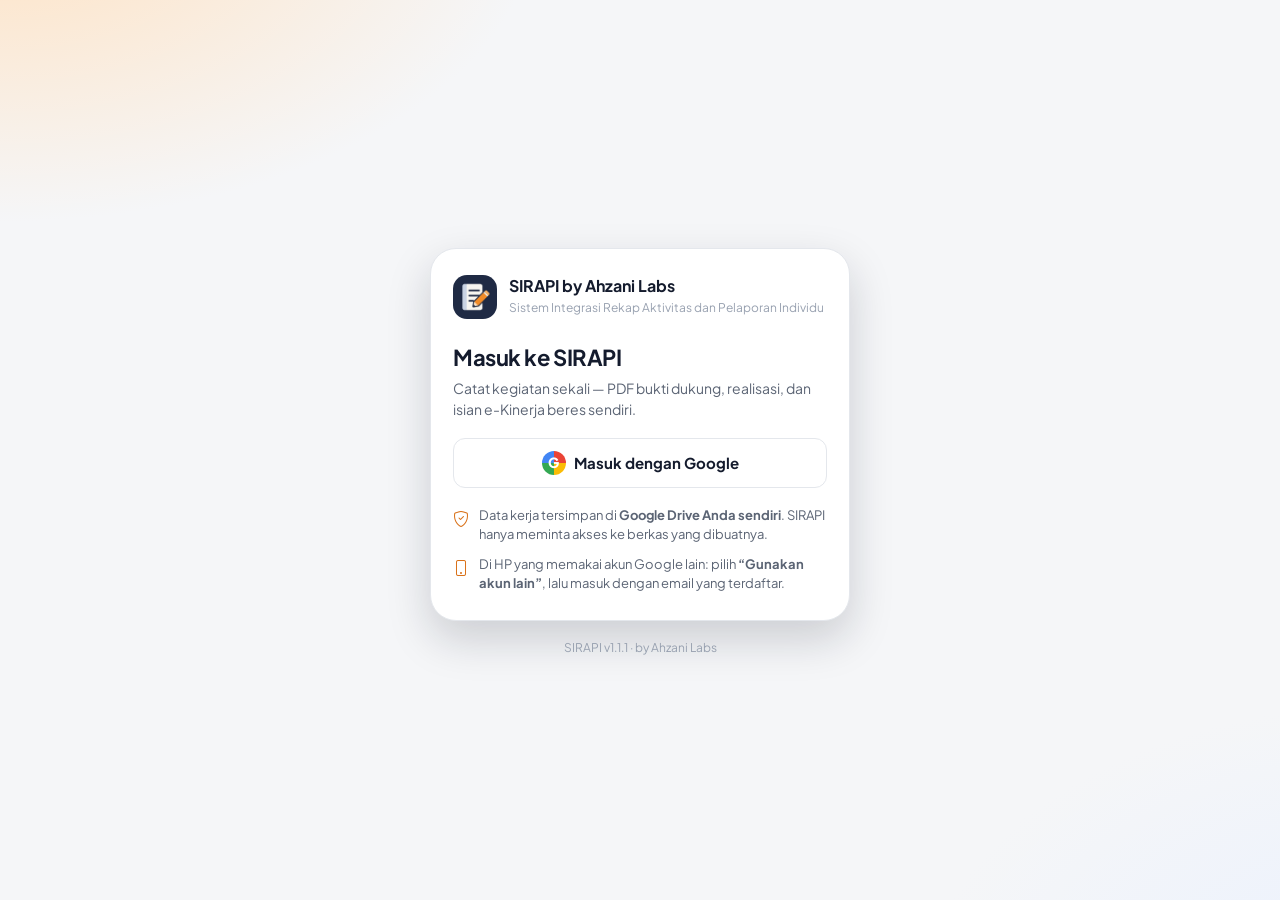
==== commit df17bee2: "SIRAPI — ikon baru (favicon, PWA, maskable, splash iOS, aset brand) Co-Authored-By: Claude Opus 5.5 " ====
--- a/index.html
+++ b/index.html
@@ -4,6 +4,15 @@
   <meta charset="UTF-8">
   <meta name="viewport" content="width=device-width, initial-scale=1, viewport-fit=cover">
   <meta name="theme-color" content="#F5F6F8">
+  <script>
+    /* Pasang tema sebelum tampil, supaya layar pembuka tidak berkedip terang di mode gelap */
+    (function () {
+      var t = null;
+      try { t = JSON.parse(localStorage.getItem('rapi_theme')); } catch (e) {}
+      if (!t && window.matchMedia && matchMedia('(prefers-color-scheme: dark)').matches) t = 'dark';
+      if (t === 'dark') { document.documentElement.dataset.theme = 'dark'; document.querySelector('meta[name=theme-color]').content = '#0E1320'; }
+    })();
+  </script>
   <meta name="rapi-app" content="1">
   <meta name="description" content="SIRAPI — Sistem Integrasi Rekap Aktivitas dan Pelaporan Individu · by Ahzani Labs">
   <meta name="application-name" content="SIRAPI">
@@ -12,25 +21,54 @@
   <meta name="apple-mobile-web-app-title" content="SIRAPI">
   <meta name="apple-mobile-web-app-status-bar-style" content="default">
   <title>SIRAPI — Sistem Integrasi Rekap Aktivitas dan Pelaporan Individu</title>
-  <link rel="icon" href="data:image/svg+xml,%3Csvg xmlns='http://www.w3.org/2000/svg' viewBox='0 0 64 64'%3E%3Crect width='64' height='64' rx='16' fill='%23F28C28'/%3E%3Ctext x='32' y='44' font-family='Arial' font-weight='700' font-size='34' fill='white' text-anchor='middle'%3ES%3C/text%3E%3C/svg%3E">
+  <link rel="icon" href="icons/favicon.ico" sizes="any">
+  <link rel="icon" href="icons/favicon.svg" type="image/svg+xml">
   <link rel="manifest" href="manifest.webmanifest">
   <link rel="apple-touch-icon" href="icons/apple-touch-icon.png">
+  <link rel="apple-touch-startup-image" href="icons/splash/ios-750x1334.png" media="(device-width:375px) and (device-height:667px) and (-webkit-device-pixel-ratio:2) and (orientation:portrait)">
+  <link rel="apple-touch-startup-image" href="icons/splash/ios-1242x2208.png" media="(device-width:414px) and (device-height:736px) and (-webkit-device-pixel-ratio:3) and (orientation:portrait)">
+  <link rel="apple-touch-startup-image" href="icons/splash/ios-1125x2436.png" media="(device-width:375px) and (device-height:812px) and (-webkit-device-pixel-ratio:3) and (orientation:portrait)">
+  <link rel="apple-touch-startup-image" href="icons/splash/ios-828x1792.png" media="(device-width:414px) and (device-height:896px) and (-webkit-device-pixel-ratio:2) and (orientation:portrait)">
+  <link rel="apple-touch-startup-image" href="icons/splash/ios-1242x2688.png" media="(device-width:414px) and (device-height:896px) and (-webkit-device-pixel-ratio:3) and (orientation:portrait)">
+  <link rel="apple-touch-startup-image" href="icons/splash/ios-1170x2532.png" media="(device-width:390px) and (device-height:844px) and (-webkit-device-pixel-ratio:3) and (orientation:portrait)">
+  <link rel="apple-touch-startup-image" href="icons/splash/ios-1284x2778.png" media="(device-width:428px) and (device-height:926px) and (-webkit-device-pixel-ratio:3) and (orientation:portrait)">
+  <link rel="apple-touch-startup-image" href="icons/splash/ios-1179x2556.png" media="(device-width:393px) and (device-height:852px) and (-webkit-device-pixel-ratio:3) and (orientation:portrait)">
+  <link rel="apple-touch-startup-image" href="icons/splash/ios-1290x2796.png" media="(device-width:430px) and (device-height:932px) and (-webkit-device-pixel-ratio:3) and (orientation:portrait)">
+  <link rel="apple-touch-startup-image" href="icons/splash/ios-1206x2622.png" media="(device-width:402px) and (device-height:874px) and (-webkit-device-pixel-ratio:3) and (orientation:portrait)">
+  <link rel="apple-touch-startup-image" href="icons/splash/ios-1320x2868.png" media="(device-width:440px) and (device-height:956px) and (-webkit-device-pixel-ratio:3) and (orientation:portrait)">
+  <link rel="apple-touch-startup-image" href="icons/splash/ios-1260x2736.png" media="(device-width:420px) and (device-height:912px) and (-webkit-device-pixel-ratio:3) and (orientation:portrait)">
+  <link rel="apple-touch-startup-image" href="icons/splash/ios-1536x2048.png" media="(device-width:768px) and (device-height:1024px) and (-webkit-device-pixel-ratio:2) and (orientation:portrait)">
+  <link rel="apple-touch-startup-image" href="icons/splash/ios-1620x2160.png" media="(device-width:810px) and (device-height:1080px) and (-webkit-device-pixel-ratio:2) and (orientation:portrait)">
+  <link rel="apple-touch-startup-image" href="icons/splash/ios-1640x2360.png" media="(device-width:820px) and (device-height:1180px) and (-webkit-device-pixel-ratio:2) and (orientation:portrait)">
+  <link rel="apple-touch-startup-image" href="icons/splash/ios-1668x2388.png" media="(device-width:834px) and (device-height:1194px) and (-webkit-device-pixel-ratio:2) and (orientation:portrait)">
+  <link rel="apple-touch-startup-image" href="icons/splash/ios-2048x2732.png" media="(device-width:1024px) and (device-height:1366px) and (-webkit-device-pixel-ratio:2) and (orientation:portrait)">
   <link rel="preconnect" href="https://fonts.googleapis.com">
   <link rel="preconnect" href="https://fonts.gstatic.com" crossorigin>
   <link rel="preconnect" href="https://cdn.jsdelivr.net" crossorigin>
   <link rel="preconnect" href="https://www.googleapis.com" crossorigin>
   <link rel="preconnect" href="https://script.google.com" crossorigin>
-  <link href="https://fonts.googleapis.com/css2?family=Plus+Jakarta+Sans:wght@400;500;600;700;800&display=swap" rel="stylesheet">
-  <link href="https://cdn.jsdelivr.net/npm/bootstrap-icons@1.11.3/font/bootstrap-icons.min.css" rel="stylesheet">
+  <!-- Font & ikon dimuat tanpa menahan tampilan, supaya layar pembuka langsung muncul -->
+  <link href="https://fonts.googleapis.com/css2?family=Plus+Jakarta+Sans:wght@400;500;600;700;800&display=swap" rel="stylesheet" media="print" onload="this.media='all'">
+  <link href="https://cdn.jsdelivr.net/npm/bootstrap-icons@1.11.3/font/bootstrap-icons.min.css" rel="stylesheet" media="print" onload="this.media='all'">
   <link href="css/style.css" rel="stylesheet">
   <script src="https://accounts.google.com/gsi/client" async defer></script>
 </head>
 <body>
 
+  <!-- Layar pembuka: logo, SIRAPI, by Ahzani Labs. Ditutup oleh hideSplash() di js/app.js -->
+  <div id="splash" role="status" aria-label="Memuat SIRAPI by Ahzani Labs">
+    <svg xmlns="http://www.w3.org/2000/svg" viewBox="0 0 460 469" class="boot-mark" aria-hidden="true"><svg x="95.0" y="0" width="270" height="270" viewBox="0 0 512 512"><rect width="512" height="512" rx="112" fill="#1F2A44"/><rect x="110" y="104" width="232" height="304" rx="26" fill="#F7F5F0"/>
+<path d="M136 104h22v304h-22a26 26 0 0 1-26-26V130a26 26 0 0 1 26-26z" fill="#C9D3E3"/>
+<path d="M190 180h112M190 240h112M190 300h44" stroke="#1F2A44" stroke-width="20" stroke-linecap="round" fill="none"/>
+<g transform="translate(238 366) rotate(-45)">
+<path d="M0 0L46-32H226a14 14 0 0 1 14 14V18a14 14 0 0 1-14 14H46Z" fill="#1F2A44" stroke="#1F2A44" stroke-width="24" stroke-linejoin="round"/>
+<path d="M0 0L46-32V32Z" fill="#FBDDBB"/><path d="M0 0L17-12V12Z" fill="#1F2A44"/>
+<rect x="46" y="-32" width="150" height="64" fill="#F28C28"/><rect x="196" y="-32" width="14" height="64" fill="#F7F5F0"/>
+<path d="M210-32h16a14 14 0 0 1 14 14V18a14 14 0 0 1-14 14h-16z" fill="#F7B267"/></g></svg><path class="boot-name" d="M67 399.4Q58.9 399.4 51.7 396.4Q44.6 393.5 39.4 388Q34.3 382.6 31.7 375.1L46.5 368.5Q49.7 375.6 55.4 379.7Q61.2 383.7 68.1 383.7Q71.9 383.7 74.5 382.6Q77.2 381.4 78.7 379.4Q80.2 377.4 80.2 374.6Q80.2 371.6 78.4 369.4Q76.5 367.3 72.6 366L55.6 360.4Q45.3 357.1 40.1 350.8Q34.9 344.6 34.9 335.9Q34.9 328.3 38.6 322.5Q42.4 316.7 49.2 313.4Q56 310.2 64.8 310.2Q72.6 310.2 79.2 312.9Q85.8 315.5 90.6 320.4Q95.4 325.3 97.8 332.1L83.2 338.7Q80.8 332.7 75.9 329.3Q71 325.8 64.8 325.8Q61.2 325.8 58.4 327Q55.6 328.2 54.1 330.3Q52.6 332.5 52.6 335.2Q52.6 338.3 54.6 340.5Q56.5 342.8 60.5 344.1L77.1 349.4Q87.5 352.8 92.7 358.8Q97.8 364.8 97.8 373.5Q97.8 381.1 93.9 386.9Q90 392.8 83.1 396.1Q76.2 399.4 67 399.4ZM115.6 398V311.6H133.6V398ZM153.9 398V311.6H187Q195.9 311.6 202.8 314.7Q209.7 317.8 213.6 324Q217.6 330.1 217.6 339.2Q217.6 348 213.5 354.2Q209.5 360.4 202.6 363.5L222.3 398H202.2L184.6 366.7H171.9V398ZM171.9 351H187.1Q190.9 351 193.7 349.5Q196.5 348 198 345.3Q199.6 342.7 199.6 339.2Q199.6 335.6 198 332.9Q196.5 330.3 193.7 328.7Q190.9 327.2 187.1 327.2H171.9ZM229.9 398 259.1 311.6H283L312.2 398H292.6L286.8 380.4H255.2L249.4 398ZM260.2 364.7H281.9L271.1 331.4ZM326.2 398V311.6H359.4Q368.3 311.6 375.2 314.7Q382.1 317.8 386 324Q390 330.1 390 339.2Q390 348 386 354.2Q382 360.3 375.1 363.5Q368.2 366.7 359.4 366.7H344.2V398ZM344.2 351H359.5Q363.3 351 366.1 349.5Q368.9 348 370.4 345.3Q372 342.7 372 339.2Q372 335.6 370.4 332.9Q368.9 330.3 366.1 328.7Q363.3 327.2 359.5 327.2H344.2ZM406.5 398V311.6H424.4V398Z"/><path class="boot-by" d="M98.4 458.5Q95.8 458.5 93.7 457.4Q92 456.6 90.9 455.2V458H86.5V427H91.2V438.4Q92.2 437.2 93.7 436.4Q95.7 435.3 98.4 435.3Q101.5 435.3 104 436.8Q106.6 438.4 108 441Q109.5 443.6 109.5 446.9Q109.5 450.2 108 452.8Q106.6 455.4 104.1 457Q101.6 458.5 98.4 458.5ZM97.9 454.2Q99.9 454.2 101.4 453.2Q102.9 452.3 103.8 450.6Q104.7 449 104.7 446.9Q104.7 444.8 103.8 443.2Q102.9 441.5 101.4 440.6Q99.9 439.6 97.9 439.6Q96 439.6 94.5 440.6Q92.9 441.5 92 443.2Q91.2 444.8 91.2 446.9Q91.2 449 92 450.6Q92.9 452.3 94.5 453.2Q96 454.2 97.9 454.2ZM115.8 467Q115 467 114.2 466.9Q113.4 466.7 112.8 466.4V462.5Q113.3 462.6 114 462.7Q114.7 462.8 115.3 462.8Q117.2 462.8 118.2 462Q119.1 461.1 119.8 459.4L120.4 458L111.6 435.8H116.6L122.8 452.1L129 435.8H134.1L124.3 460.4Q123.5 462.4 122.3 463.9Q121.1 465.4 119.6 466.2Q118 467 115.8 467ZM142.7 458 153.5 427.5H159.5L170.2 458H165L162.7 451.2H150.3L147.9 458ZM151.7 446.8H161.2L156.5 432.8ZM173.7 458V427H178.3V438.2Q179 437.1 180.2 436.4Q182 435.3 184.4 435.3Q186.8 435.3 188.7 436.4Q190.6 437.5 191.7 439.3Q192.7 441.2 192.7 443.6V458H188.1V444.9Q188.1 443.2 187.5 442.1Q186.9 440.9 185.7 440.3Q184.6 439.6 183.2 439.6Q181.8 439.6 180.7 440.3Q179.6 440.9 178.9 442.1Q178.3 443.3 178.3 444.9V458ZM196 458V454.2L207.7 440H196.6V435.8H213.8V439.6L202.3 453.8H213.9V458ZM224.2 458.5Q222 458.5 220.3 457.7Q218.6 456.9 217.6 455.5Q216.7 454.1 216.7 452.1Q216.7 450.3 217.5 448.9Q218.3 447.5 220 446.5Q221.7 445.5 224.2 445.1L231.2 443.9V443.1Q231.2 441.4 230 440.4Q228.8 439.3 226.8 439.3Q225 439.3 223.6 440.3Q222.2 441.3 221.6 442.8L217.7 440.9Q218.3 439.2 219.7 438Q221.1 436.7 223 436Q224.8 435.3 226.9 435.3Q229.6 435.3 231.6 436.3Q233.6 437.3 234.7 439Q235.9 440.8 235.9 443.1V458H231.4V455.4Q231 456 230.4 456.4Q229.2 457.4 227.7 458Q226.1 458.5 224.2 458.5ZM231.2 447.6 225.1 448.7Q223.2 449 222.4 449.8Q221.5 450.7 221.5 452Q221.5 453.2 222.5 454Q223.5 454.8 225 454.8Q226.9 454.8 228.3 454Q229.7 453.2 230.5 451.8Q231.2 450.5 231.2 448.8ZM241.6 458V435.8H246V438.5Q246.8 437.2 248.1 436.4Q249.9 435.3 252.3 435.3Q254.8 435.3 256.6 436.4Q258.5 437.5 259.6 439.3Q260.7 441.2 260.7 443.7V458H256.1V444.9Q256.1 443.2 255.4 442.1Q254.8 440.9 253.7 440.3Q252.6 439.6 251.1 439.6Q249.7 439.6 248.6 440.3Q247.5 440.9 246.8 442.1Q246.2 443.3 246.2 444.9V458ZM265.9 458V435.8H270.5V458ZM265.9 432.8V427.5H270.5V432.8ZM284.2 458V427.5H289V453.7H302.2V458ZM312.8 458.5Q310.5 458.5 308.8 457.7Q307.1 456.9 306.2 455.5Q305.2 454.1 305.2 452.1Q305.2 450.3 306 448.9Q306.8 447.5 308.5 446.5Q310.2 445.5 312.7 445.1L319.8 443.9V443.1Q319.8 441.4 318.6 440.4Q317.4 439.3 315.4 439.3Q313.5 439.3 312.1 440.3Q310.8 441.3 310.1 442.8L306.3 440.9Q306.9 439.2 308.3 438Q309.7 436.7 311.5 436Q313.4 435.3 315.5 435.3Q318.1 435.3 320.1 436.3Q322.2 437.3 323.3 439Q324.4 440.8 324.4 443.1V458H320V455.4Q319.5 456 319 456.4Q317.7 457.4 316.2 458Q314.7 458.5 312.8 458.5ZM319.8 447.6 313.6 448.7Q311.8 449 310.9 449.8Q310.1 450.7 310.1 452Q310.1 453.2 311 454Q312 454.8 313.5 454.8Q315.4 454.8 316.8 454Q318.2 453.2 319 451.8Q319.8 450.5 319.8 448.8ZM342 458.5Q339.4 458.5 337.3 457.4Q335.6 456.6 334.6 455.2V458H330.1V427H334.8V438.4Q335.8 437.2 337.3 436.4Q339.4 435.3 342 435.3Q345.1 435.3 347.7 436.8Q350.2 438.4 351.6 441Q353.1 443.6 353.1 446.9Q353.1 450.2 351.6 452.8Q350.2 455.4 347.7 457Q345.2 458.5 342 458.5ZM341.5 454.2Q343.5 454.2 345 453.2Q346.5 452.3 347.4 450.6Q348.3 449 348.3 446.9Q348.3 444.8 347.4 443.2Q346.5 441.5 345 440.6Q343.5 439.6 341.5 439.6Q339.6 439.6 338.1 440.6Q336.5 441.5 335.6 443.2Q334.8 444.8 334.8 446.9Q334.8 449 335.6 450.6Q336.5 452.3 338.1 453.2Q339.6 454.2 341.5 454.2ZM366.1 458.5Q362.7 458.5 360.1 456.8Q357.6 455.1 356.5 452.3L360.1 450.6Q361 452.5 362.6 453.6Q364.2 454.7 366.1 454.7Q367.7 454.7 368.8 454Q369.8 453.2 369.8 452Q369.8 451.2 369.3 450.6Q368.9 450.1 368.2 449.8Q367.5 449.5 366.8 449.3L363.4 448.3Q360.5 447.5 359.1 445.8Q357.7 444.2 357.7 442Q357.7 440 358.7 438.5Q359.7 437 361.5 436.1Q363.3 435.3 365.6 435.3Q368.6 435.3 371 436.8Q373.4 438.3 374.3 441L370.8 442.7Q370.1 441.1 368.7 440.1Q367.3 439.2 365.5 439.2Q364 439.2 363.1 439.9Q362.2 440.6 362.2 441.8Q362.2 442.5 362.6 443.1Q363 443.6 363.7 443.9Q364.3 444.2 365 444.4L368.6 445.5Q371.4 446.2 372.9 447.9Q374.3 449.6 374.3 451.9Q374.3 453.8 373.3 455.3Q372.3 456.8 370.4 457.7Q368.6 458.5 366.1 458.5Z"/></svg>
+  </div>
+
   <!-- Layar masuk (render oleh JS) -->
-  <div id="screen-auth" class="screen">
-    <div class="splash"><div class="logo">S</div></div>
-  </div>
+  <div id="screen-auth" class="screen"></div>
 
   <!-- Aplikasi utama -->
   <div id="screen-app" class="screen" hidden>
--- a/css/style.css
+++ b/css/style.css
@@ -52,7 +52,11 @@
 @keyframes shake{10%,90%{transform:translateX(-2px)}20%,80%{transform:translateX(4px)}30%,50%,70%{transform:translateX(-8px)}40%,60%{transform:translateX(8px)}}
 
 /* ── Splash & Auth ────────────────────────────────────── */
-.splash{min-height:100dvh;display:grid;place-items:center}
+#splash{position:fixed;inset:0;z-index:9999;display:grid;place-items:center;padding:24px;background:var(--bg);transition:opacity .25s ease}
+#splash.out{opacity:0;pointer-events:none}
+.boot-mark{display:block;width:min(56vw,240px);height:auto;animation:fade .35s ease both}
+.boot-name{fill:var(--ink)}
+.boot-by{fill:var(--text-2)}
 .auth{min-height:100vh;min-height:100dvh;display:flex;flex-direction:column;align-items:center;justify-content:center;
   padding:28px 16px calc(24px + var(--safe-b));
   background:radial-gradient(900px 520px at 0% -10%,var(--brand-100),transparent 60%),
@@ -70,6 +74,7 @@
   background:linear-gradient(135deg,var(--brand),var(--brand-2));color:#fff;font-weight:800;letter-spacing:-.5px;
   box-shadow:0 6px 16px rgba(242,140,40,.35)}
 .logo.sm{width:38px;height:38px;border-radius:12px;font-size:14px}
+img.logo{display:block;background:none;box-shadow:none;object-fit:cover}
 .form-sec{font-size:11.5px;font-weight:800;letter-spacing:.08em;text-transform:uppercase;color:var(--brand-600);margin:18px 0 10px}
 .form-sec:first-of-type{margin-top:4px}
 .hint{font-size:12px;color:var(--text-3);margin-top:6px}
